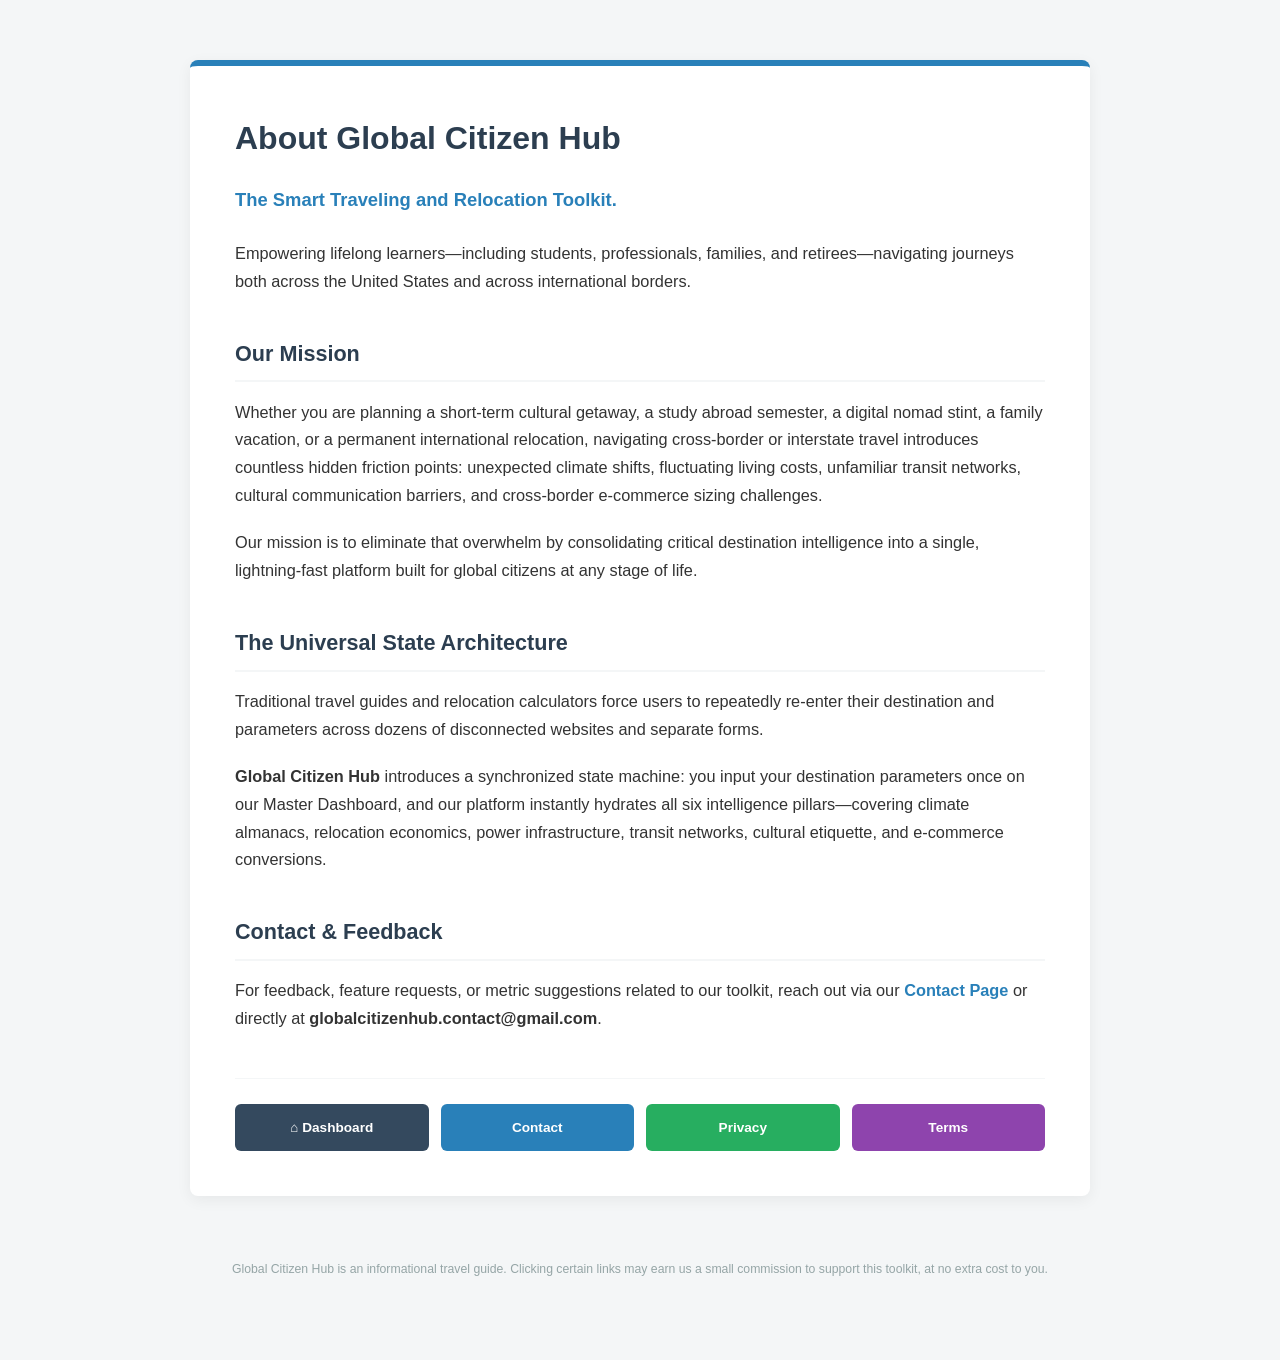
==== about/index.html @ 2e6be4e0 "Refactor styles in about/index.html for better layout Updated styles for body, card, headings, and n" ====
<!DOCTYPE html>
<html lang="en">
<head>
    <meta charset="UTF-8">
    <meta name="viewport" content="width=device-width, initial-scale=1.0">
    <meta name="description" content="About Global Citizen Hub - The universal Smart Traveling and Relocation Toolkit for lifelong learners, students, professionals, and retirees worldwide.">
    <title>About | Global Citizen Hub</title>
    <style>
        :root { --primary: #2980b9; --dark: #2c3e50; --light: #f4f6f7; --border: #d5dbdb; }
        body { font-family: -apple-system, BlinkMacSystemFont, "Segoe UI", Roboto, Helvetica, Arial, sans-serif; max-width: 900px; margin: 40px auto; padding: 20px; background-color: var(--light); color: #333; line-height: 1.7; }
        .card { background: #ffffff; padding: 45px; border-radius: 8px; box-shadow: 0 4px 15px rgba(0,0,0,0.06); border-top: 6px solid var(--primary); margin-bottom: 30px; }
        
        h1 { color: var(--dark); margin-top: 0; margin-bottom: 10px; font-size: 2em; }
        h2 { color: var(--dark); margin-top: 40px; margin-bottom: 14px; font-size: 1.35em; border-bottom: 2px solid var(--light); padding-bottom: 8px; }
        p { margin-bottom: 20px; font-size: 1.02em; }
        
        /* Navigation Buttons Footer Style */
        .nav-buttons { display: flex; flex-wrap: wrap; gap: 12px; margin-top: 45px; padding-top: 25px; border-top: 1px solid var(--light); }
        .nav-btn { flex: 1; min-width: 120px; padding: 12px; text-align: center; text-decoration: none; font-weight: bold; font-size: 0.85em; color: white; border-radius: 6px; transition: opacity 0.2s; }
        .nav-btn:hover { opacity: 0.9; }
        .btn-dash { background: #34495e; }
        .btn-contact { background: #2980b9; }
        .btn-privacy { background: #27ae60; }
        .btn-terms { background: #8e44ad; }

        .affiliate-disclosure { font-size: 0.75em; color: #95a5a6; text-align: center; margin-top: 35px; border-top: 1px solid var(--light); padding-top: 15px; }
    </style>
</head>
<body>
    <main class="card">
        <h1>About Global Citizen Hub</h1>
        
        <p style="font-size: 1.15em; color: var(--primary); font-weight: bold; margin-bottom: 25px;">
            The Smart Traveling and Relocation Toolkit.
        </p>
        <p>
            Empowering lifelong learners—including students, professionals, families, and retirees—navigating journeys both across the United States and across international borders.
        </p>

        <h2>Our Mission</h2>
        <p>
            Whether you are planning a short-term cultural getaway, a study abroad semester, a digital nomad stint, a family vacation, or a permanent international relocation, navigating cross-border or interstate travel introduces countless hidden friction points: unexpected climate shifts, fluctuating living costs, unfamiliar transit networks, cultural communication barriers, and cross-border e-commerce sizing challenges.
        </p>
        <p>
            Our mission is to eliminate that overwhelm by consolidating critical destination intelligence into a single, lightning-fast platform built for global citizens at any stage of life.
        </p>

        <h2>The Universal State Architecture</h2>
        <p>
            Traditional travel guides and relocation calculators force users to repeatedly re-enter their destination and parameters across dozens of disconnected websites and separate forms. 
        </p>
        <p>
            <strong>Global Citizen Hub</strong> introduces a synchronized state machine: you input your destination parameters once on our Master Dashboard, and our platform instantly hydrates all six intelligence pillars—covering climate almanacs, relocation economics, power infrastructure, transit networks, cultural etiquette, and e-commerce conversions.
        </p>

        <h2>Contact & Feedback</h2>
        <p>
            For feedback, feature requests, or metric suggestions related to our toolkit, reach out via our <a href="../contact/index.html" style="color: var(--primary); font-weight: bold; text-decoration: none;">Contact Page</a> or directly at <strong>globalcitizenhub.contact@gmail.com</strong>.
        </p>

        <div class="nav-buttons">
            <a href="../index.html" class="nav-btn btn-dash">⌂ Dashboard</a>
            <a href="../contact/index.html" class="nav-btn btn-contact">Contact</a>
            <a href="../privacy/index.html" class="nav-btn btn-privacy">Privacy</a>
            <a href="../terms/index.html" class="nav-btn btn-terms">Terms</a>
        </div>
    </main>

    <footer class="affiliate-disclosure">
        <p>Global Citizen Hub is an informational travel guide. Clicking certain links may earn us a small commission to support this toolkit, at no extra cost to you.</p>
    </footer>
</body>
</html>
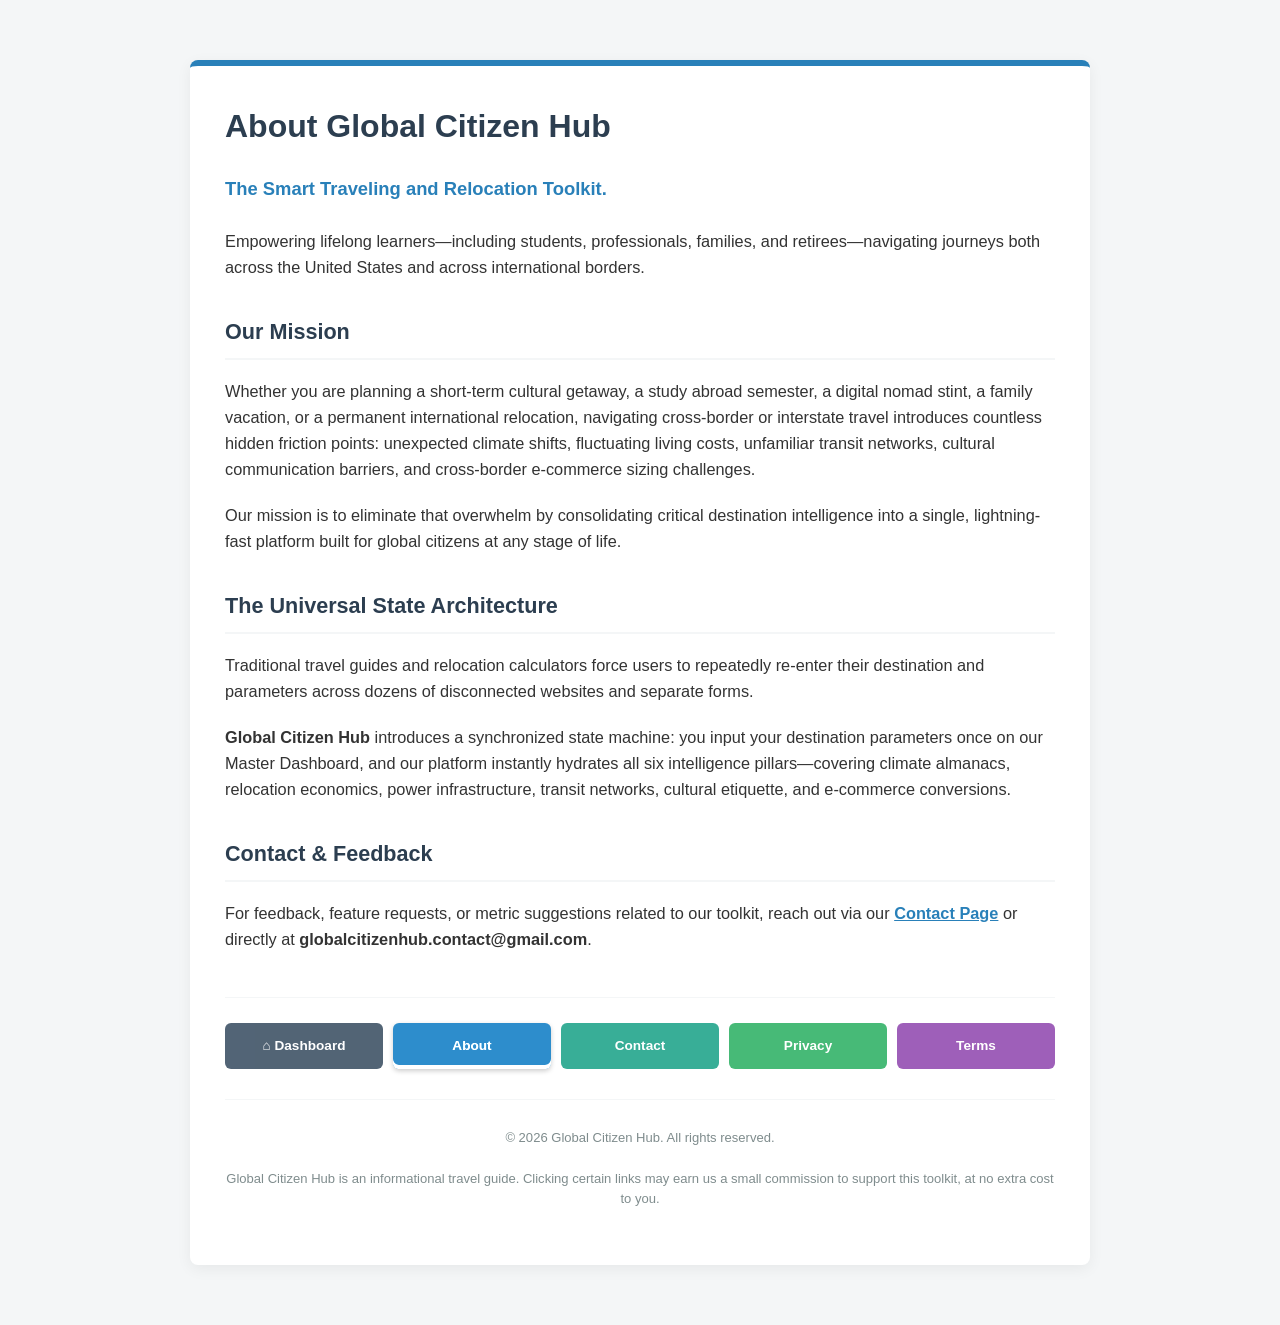
==== commit 5808439a: "Refine meta description and update styles Updated the description meta tag and adjusted CSS styles f" ====
--- a/about/index.html
+++ b/about/index.html
@@ -3,33 +3,35 @@
 <head>
     <meta charset="UTF-8">
     <meta name="viewport" content="width=device-width, initial-scale=1.0">
-    <meta name="description" content="About Global Citizen Hub - The universal Smart Traveling and Relocation Toolkit for lifelong learners, students, professionals, and retirees worldwide.">
+    <meta name="description" content="About Global Citizen Hub - The universal Smart Traveling and Relocation Toolkit for lifelong learners including students, professionals, families, and retirees across the US and worldwide.">
     <title>About | Global Citizen Hub</title>
     <style>
         :root { --primary: #2980b9; --dark: #2c3e50; --light: #f4f6f7; --border: #d5dbdb; }
-        body { font-family: -apple-system, BlinkMacSystemFont, "Segoe UI", Roboto, Helvetica, Arial, sans-serif; max-width: 900px; margin: 40px auto; padding: 20px; background-color: var(--light); color: #333; line-height: 1.7; }
-        .card { background: #ffffff; padding: 45px; border-radius: 8px; box-shadow: 0 4px 15px rgba(0,0,0,0.06); border-top: 6px solid var(--primary); margin-bottom: 30px; }
+        body { font-family: -apple-system, BlinkMacSystemFont, "Segoe UI", Roboto, Helvetica, Arial, sans-serif; max-width: 900px; margin: 40px auto; padding: 20px; background-color: var(--light); color: #333; line-height: 1.6; }
+        .card { background: #ffffff; padding: 35px; border-radius: 8px; box-shadow: 0 4px 15px rgba(0,0,0,0.06); border-top: 6px solid var(--primary); }
         
-        h1 { color: var(--dark); margin-top: 0; margin-bottom: 10px; font-size: 2em; }
-        h2 { color: var(--dark); margin-top: 40px; margin-bottom: 14px; font-size: 1.35em; border-bottom: 2px solid var(--light); padding-bottom: 8px; }
+        h1, h2 { color: var(--dark); margin-top: 0; }
+        h2 { margin-top: 35px; font-size: 1.35em; border-bottom: 2px solid var(--light); padding-bottom: 8px; }
         p { margin-bottom: 20px; font-size: 1.02em; }
         
-        /* Navigation Buttons Footer Style */
-        .nav-buttons { display: flex; flex-wrap: wrap; gap: 12px; margin-top: 45px; padding-top: 25px; border-top: 1px solid var(--light); }
-        .nav-btn { flex: 1; min-width: 120px; padding: 12px; text-align: center; text-decoration: none; font-weight: bold; font-size: 0.85em; color: white; border-radius: 6px; transition: opacity 0.2s; }
-        .nav-btn:hover { opacity: 0.9; }
-        .btn-dash { background: #34495e; }
-        .btn-contact { background: #2980b9; }
-        .btn-privacy { background: #27ae60; }
+        /* Persistent Paper Binder Navigation Buttons */
+        .nav-buttons { display: flex; flex-wrap: wrap; gap: 10px; margin-top: 45px; padding-top: 25px; border-top: 1px solid var(--light); }
+        .nav-btn { flex: 1; min-width: 120px; padding: 12px; text-align: center; text-decoration: none; font-weight: bold; font-size: 0.85em; color: white; border-radius: 6px; transition: transform 0.1s, opacity 0.2s; opacity: 0.85; }
+        .nav-btn:hover { opacity: 1; transform: translateY(-2px); }
+        .nav-btn.active { opacity: 1; box-shadow: inset 0 -4px 0 #fff, 0 2px 5px rgba(0,0,0,0.2); filter: brightness(1.1); }
+        
+        .btn-dash { background: #34495e; } 
+        .btn-about { background: #2980b9; } 
+        .btn-contact { background: #16a085; } 
+        .btn-privacy { background: #27ae60; } 
         .btn-terms { background: #8e44ad; }
-
-        .affiliate-disclosure { font-size: 0.75em; color: #95a5a6; text-align: center; margin-top: 35px; border-top: 1px solid var(--light); padding-top: 15px; }
+        
+        .affiliate-disclosure { font-size: 0.8em; color: #7f8c8d; text-align: center; margin-top: 30px; border-top: 1px solid var(--light); padding-top: 15px; }
     </style>
 </head>
 <body>
     <main class="card">
         <h1>About Global Citizen Hub</h1>
-        
         <p style="font-size: 1.15em; color: var(--primary); font-weight: bold; margin-bottom: 25px;">
             The Smart Traveling and Relocation Toolkit.
         </p>
@@ -47,7 +49,7 @@
 
         <h2>The Universal State Architecture</h2>
         <p>
-            Traditional travel guides and relocation calculators force users to repeatedly re-enter their destination and parameters across dozens of disconnected websites and separate forms. 
+            Traditional travel guides and relocation calculators force users to repeatedly re-enter their destination and parameters across dozens of disconnected websites and separate forms.
         </p>
         <p>
             <strong>Global Citizen Hub</strong> introduces a synchronized state machine: you input your destination parameters once on our Master Dashboard, and our platform instantly hydrates all six intelligence pillars—covering climate almanacs, relocation economics, power infrastructure, transit networks, cultural etiquette, and e-commerce conversions.
@@ -55,19 +57,21 @@
 
         <h2>Contact & Feedback</h2>
         <p>
-            For feedback, feature requests, or metric suggestions related to our toolkit, reach out via our <a href="../contact/index.html" style="color: var(--primary); font-weight: bold; text-decoration: none;">Contact Page</a> or directly at <strong>globalcitizenhub.contact@gmail.com</strong>.
+            For feedback, feature requests, or metric suggestions related to our toolkit, reach out via our <a href="../contact/index.html" style="color: var(--primary); font-weight: bold;">Contact Page</a> or directly at <strong>globalcitizenhub.contact@gmail.com</strong>.
         </p>
 
         <div class="nav-buttons">
             <a href="../index.html" class="nav-btn btn-dash">⌂ Dashboard</a>
+            <a href="./index.html" class="nav-btn btn-about active">About</a>
             <a href="../contact/index.html" class="nav-btn btn-contact">Contact</a>
             <a href="../privacy/index.html" class="nav-btn btn-privacy">Privacy</a>
             <a href="../terms/index.html" class="nav-btn btn-terms">Terms</a>
         </div>
+
+        <footer class="affiliate-disclosure">
+            <p>&copy; 2026 Global Citizen Hub. All rights reserved.</p>
+            <p>Global Citizen Hub is an informational travel guide. Clicking certain links may earn us a small commission to support this toolkit, at no extra cost to you.</p>
+        </footer>
     </main>
-
-    <footer class="affiliate-disclosure">
-        <p>Global Citizen Hub is an informational travel guide. Clicking certain links may earn us a small commission to support this toolkit, at no extra cost to you.</p>
-    </footer>
 </body>
 </html>
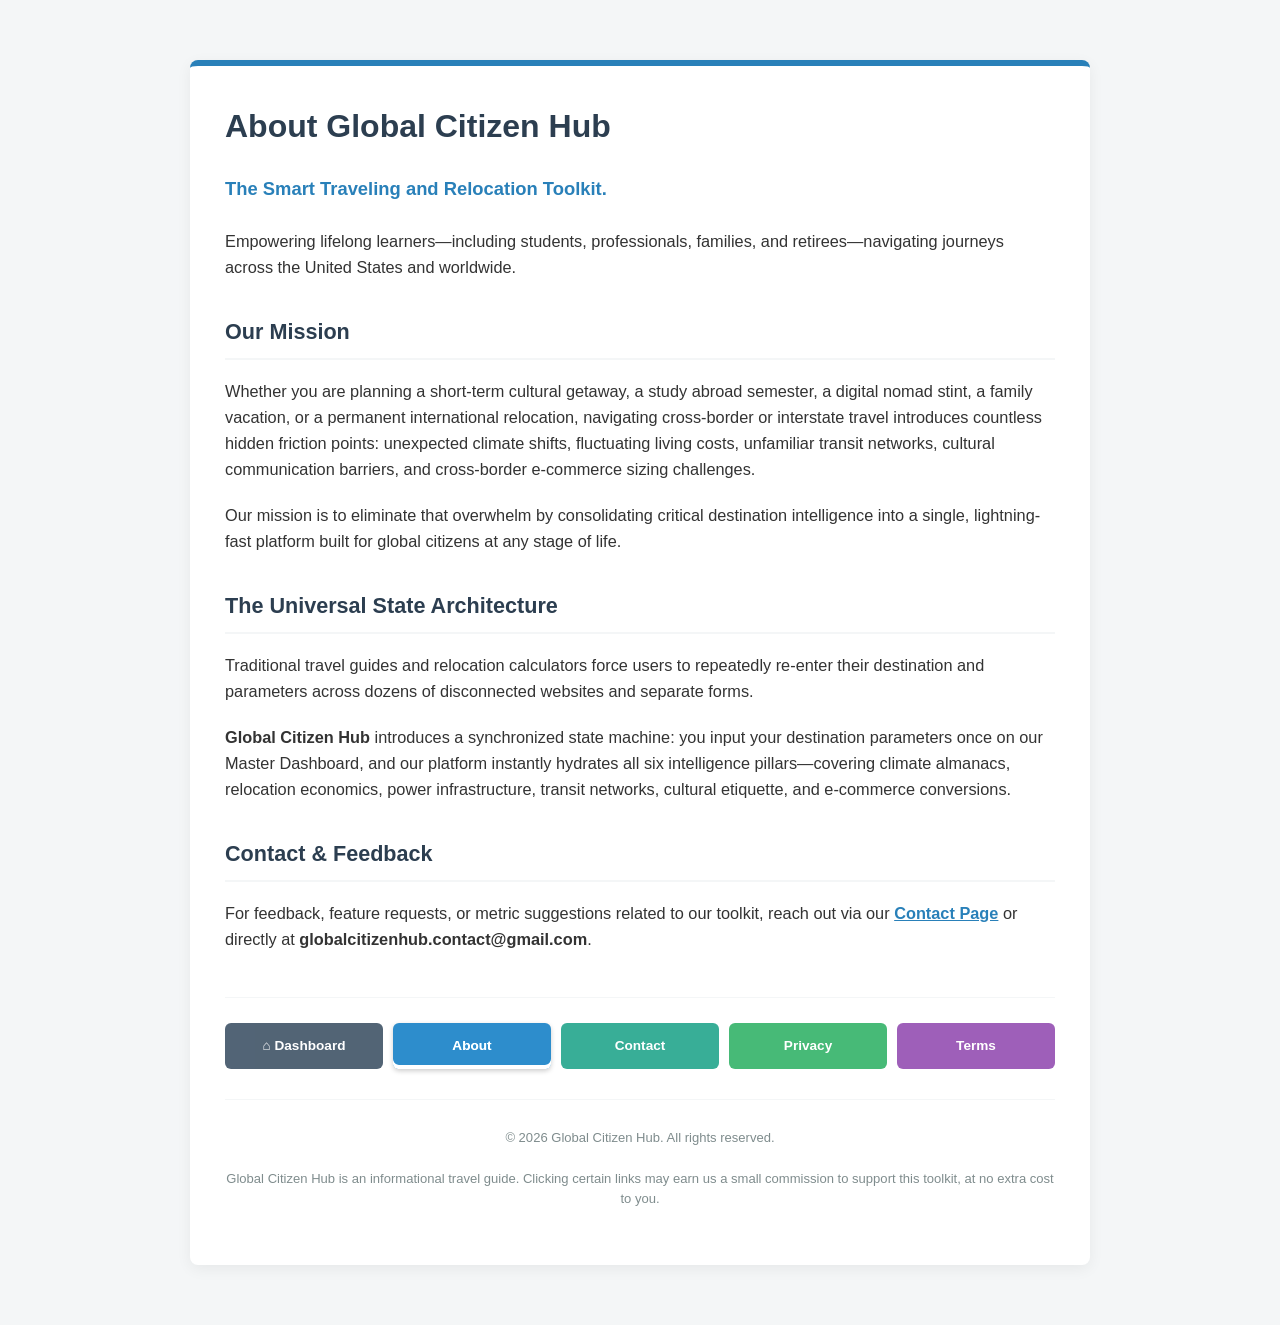
==== commit aed05150: "Update description for consistency in wording" ====
--- a/about/index.html
+++ b/about/index.html
@@ -3,7 +3,7 @@
 <head>
     <meta charset="UTF-8">
     <meta name="viewport" content="width=device-width, initial-scale=1.0">
-    <meta name="description" content="About Global Citizen Hub - The universal Smart Traveling and Relocation Toolkit for lifelong learners including students, professionals, families, and retirees across the US and worldwide.">
+    <meta name="description" content="About Global Citizen Hub - The universal Smart Traveling and Relocation Toolkit for lifelong learners including students, professionals, families, and retirees across the United States and worldwide.">
     <title>About | Global Citizen Hub</title>
     <style>
         :root { --primary: #2980b9; --dark: #2c3e50; --light: #f4f6f7; --border: #d5dbdb; }
@@ -36,7 +36,7 @@
             The Smart Traveling and Relocation Toolkit.
         </p>
         <p>
-            Empowering lifelong learners—including students, professionals, families, and retirees—navigating journeys both across the United States and across international borders.
+            Empowering lifelong learners—including students, professionals, families, and retirees—navigating journeys across the United States and worldwide.
         </p>
 
         <h2>Our Mission</h2>
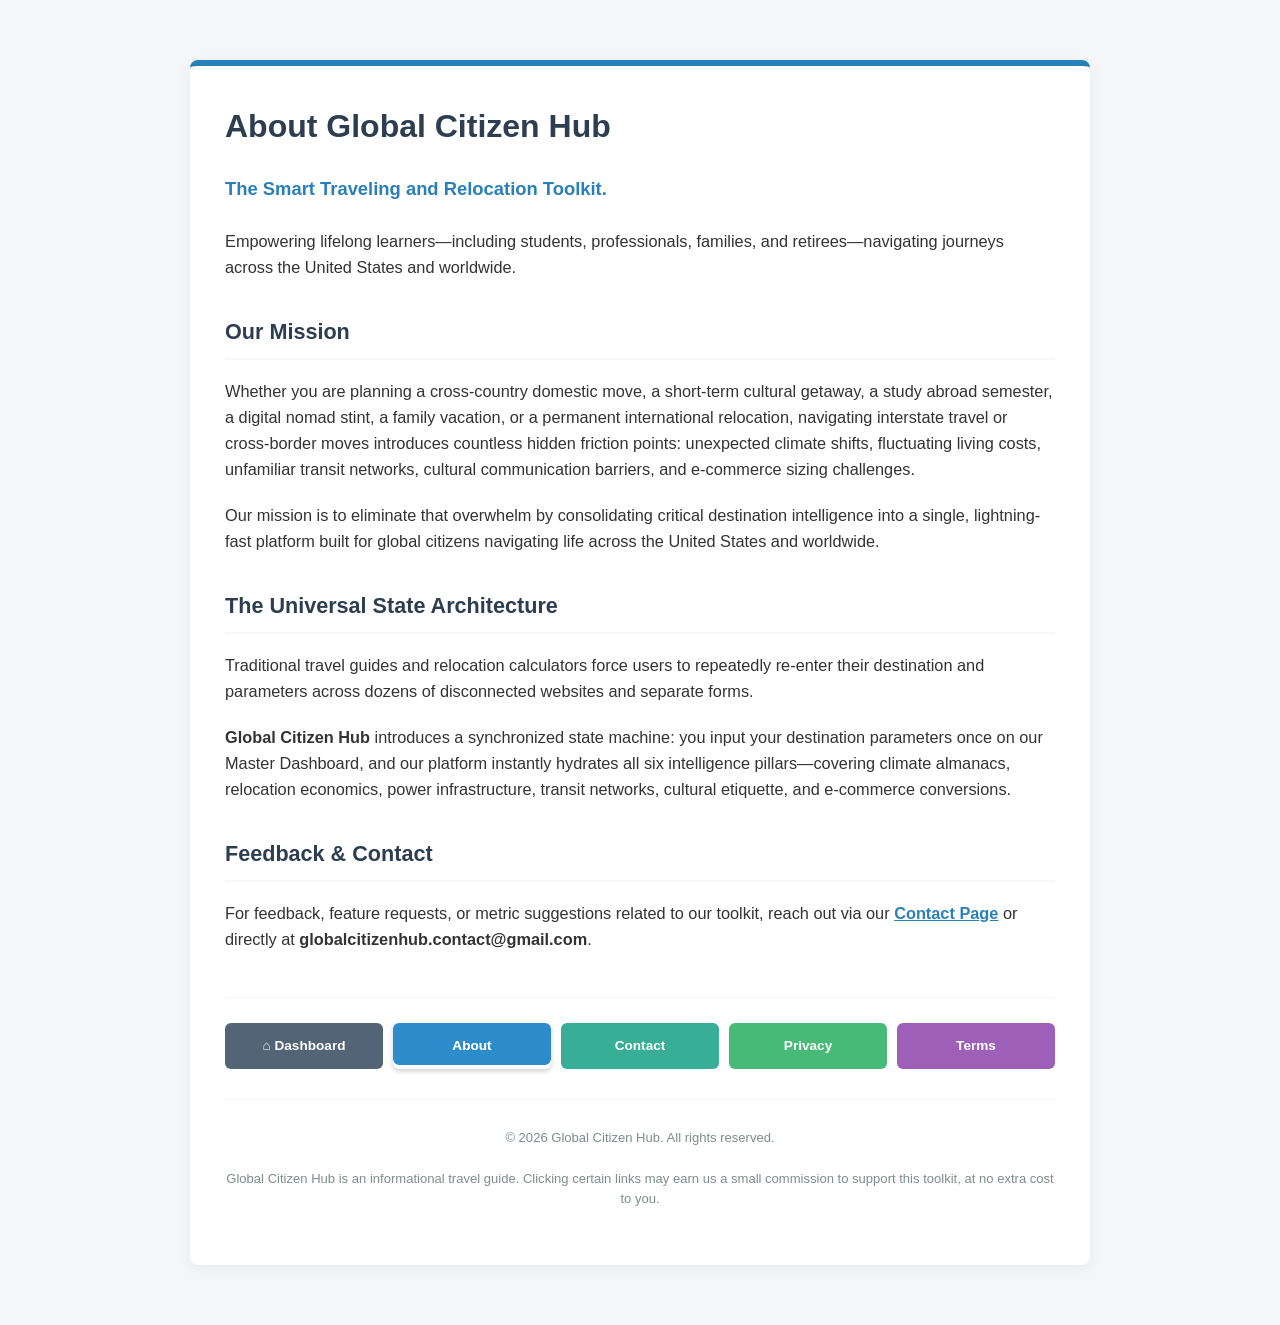
==== commit a6e1e040: "Revise mission statement and update section headers" ====
--- a/about/index.html
+++ b/about/index.html
@@ -40,12 +40,12 @@
         </p>
 
         <h2>Our Mission</h2>
-        <p>
-            Whether you are planning a short-term cultural getaway, a study abroad semester, a digital nomad stint, a family vacation, or a permanent international relocation, navigating cross-border or interstate travel introduces countless hidden friction points: unexpected climate shifts, fluctuating living costs, unfamiliar transit networks, cultural communication barriers, and cross-border e-commerce sizing challenges.
-        </p>
-        <p>
-            Our mission is to eliminate that overwhelm by consolidating critical destination intelligence into a single, lightning-fast platform built for global citizens at any stage of life.
-        </p>
+<p>
+    Whether you are planning a cross-country domestic move, a short-term cultural getaway, a study abroad semester, a digital nomad stint, a family vacation, or a permanent international relocation, navigating interstate travel or cross-border moves introduces countless hidden friction points: unexpected climate shifts, fluctuating living costs, unfamiliar transit networks, cultural communication barriers, and e-commerce sizing challenges.
+</p>
+<p>
+    Our mission is to eliminate that overwhelm by consolidating critical destination intelligence into a single, lightning-fast platform built for global citizens navigating life across the United States and worldwide.
+</p>
 
         <h2>The Universal State Architecture</h2>
         <p>
@@ -55,7 +55,7 @@
             <strong>Global Citizen Hub</strong> introduces a synchronized state machine: you input your destination parameters once on our Master Dashboard, and our platform instantly hydrates all six intelligence pillars—covering climate almanacs, relocation economics, power infrastructure, transit networks, cultural etiquette, and e-commerce conversions.
         </p>
 
-        <h2>Contact & Feedback</h2>
+        <h2>Feedback & Contact</h2>
         <p>
             For feedback, feature requests, or metric suggestions related to our toolkit, reach out via our <a href="../contact/index.html" style="color: var(--primary); font-weight: bold;">Contact Page</a> or directly at <strong>globalcitizenhub.contact@gmail.com</strong>.
         </p>
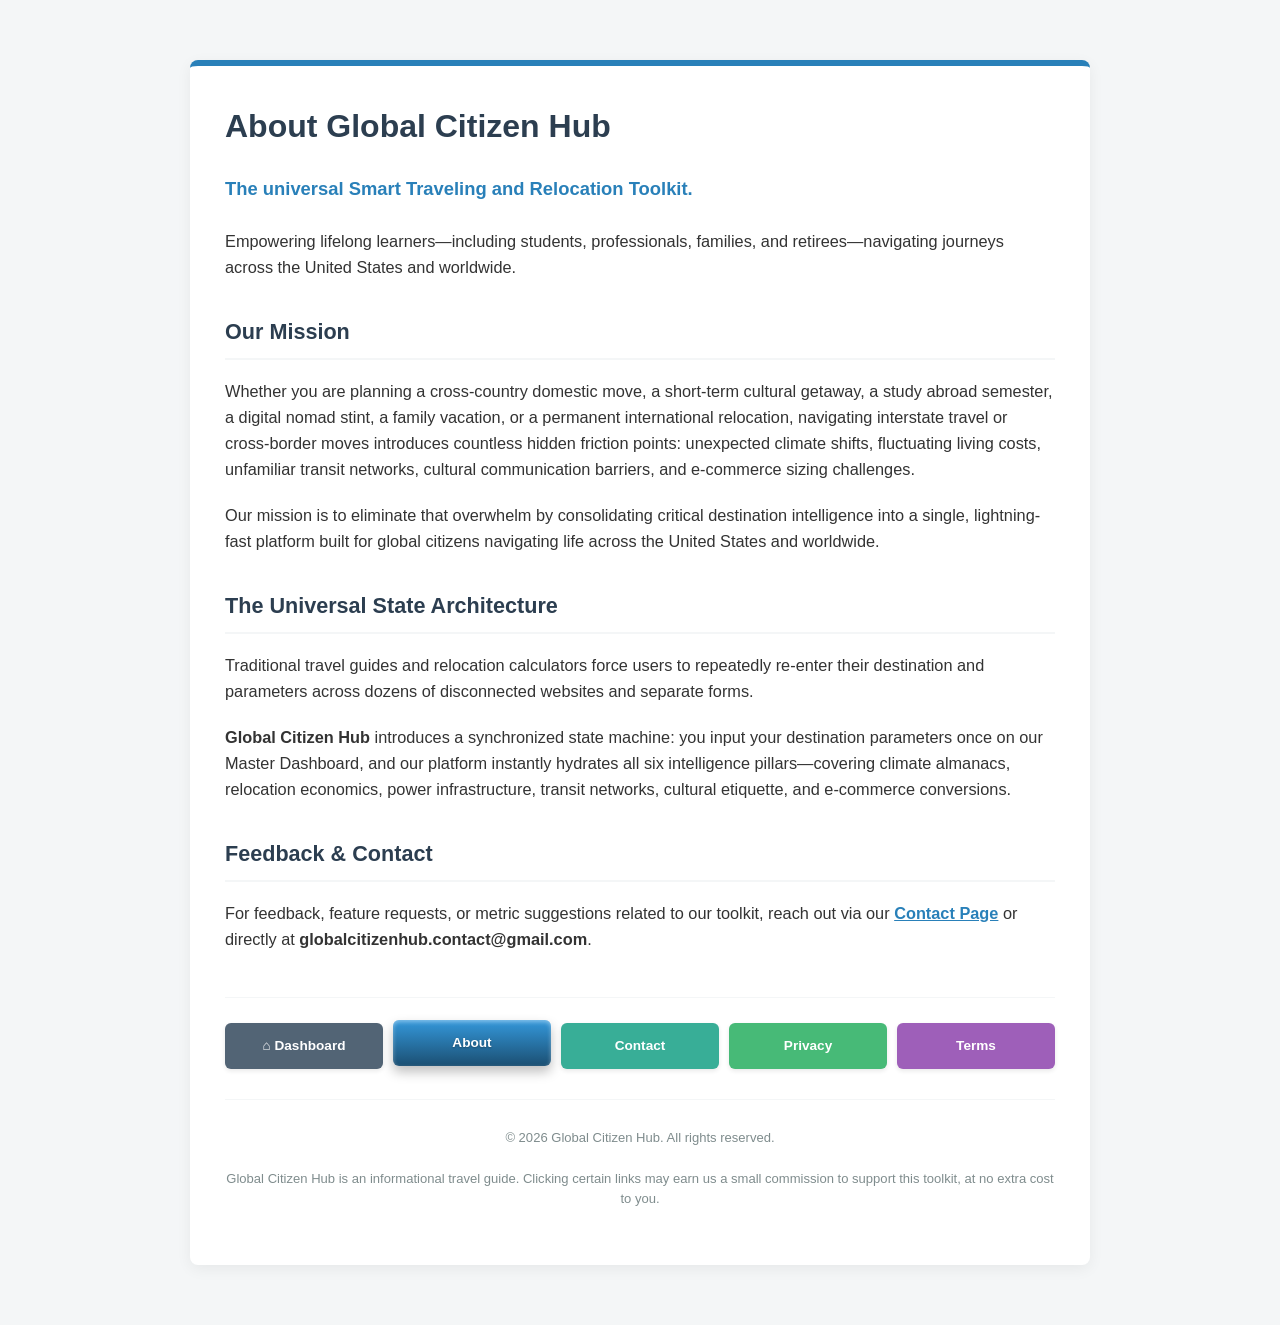
==== commit 42e7b0e1: "Enhance navigation buttons and update content" ====
--- a/about/index.html
+++ b/about/index.html
@@ -14,11 +14,22 @@
         h2 { margin-top: 35px; font-size: 1.35em; border-bottom: 2px solid var(--light); padding-bottom: 8px; }
         p { margin-bottom: 20px; font-size: 1.02em; }
         
-        /* Persistent Paper Binder Navigation Buttons */
+        /* Persistent Paper Binder Navigation Buttons with Dramatic 3D Depth */
         .nav-buttons { display: flex; flex-wrap: wrap; gap: 10px; margin-top: 45px; padding-top: 25px; border-top: 1px solid var(--light); }
-        .nav-btn { flex: 1; min-width: 120px; padding: 12px; text-align: center; text-decoration: none; font-weight: bold; font-size: 0.85em; color: white; border-radius: 6px; transition: transform 0.1s, opacity 0.2s; opacity: 0.85; }
+        .nav-btn { flex: 1; min-width: 120px; padding: 12px; text-align: center; text-decoration: none; font-weight: bold; font-size: 0.85em; color: white; border-radius: 6px; transition: transform 0.1s, opacity 0.2s; opacity: 0.85; box-shadow: 0 2px 4px rgba(0,0,0,0.1); }
         .nav-btn:hover { opacity: 1; transform: translateY(-2px); }
-        .nav-btn.active { opacity: 1; box-shadow: inset 0 -4px 0 #fff, 0 2px 5px rgba(0,0,0,0.2); filter: brightness(1.1); }
+        
+        /* Dramatic 3D Active State */
+        .nav-btn.active {
+            opacity: 1;
+            background: linear-gradient(to bottom, #3498db, #1b4f72) !important;
+            box-shadow: inset 0 2px 4px rgba(255, 255, 255, 0.4), 
+                        0 6px 12px rgba(0, 0, 0, 0.25), 
+                        0 0 0 2px #ffffff;
+            transform: translateY(-3px);
+            font-weight: 800;
+            text-shadow: 0 1px 2px rgba(0, 0, 0, 0.3);
+        }
         
         .btn-dash { background: #34495e; } 
         .btn-about { background: #2980b9; } 
@@ -33,19 +44,19 @@
     <main class="card">
         <h1>About Global Citizen Hub</h1>
         <p style="font-size: 1.15em; color: var(--primary); font-weight: bold; margin-bottom: 25px;">
-            The Smart Traveling and Relocation Toolkit.
+            The universal Smart Traveling and Relocation Toolkit.
         </p>
         <p>
             Empowering lifelong learners—including students, professionals, families, and retirees—navigating journeys across the United States and worldwide.
         </p>
 
         <h2>Our Mission</h2>
-<p>
-    Whether you are planning a cross-country domestic move, a short-term cultural getaway, a study abroad semester, a digital nomad stint, a family vacation, or a permanent international relocation, navigating interstate travel or cross-border moves introduces countless hidden friction points: unexpected climate shifts, fluctuating living costs, unfamiliar transit networks, cultural communication barriers, and e-commerce sizing challenges.
-</p>
-<p>
-    Our mission is to eliminate that overwhelm by consolidating critical destination intelligence into a single, lightning-fast platform built for global citizens navigating life across the United States and worldwide.
-</p>
+        <p>
+            Whether you are planning a cross-country domestic move, a short-term cultural getaway, a study abroad semester, a digital nomad stint, a family vacation, or a permanent international relocation, navigating interstate travel or cross-border moves introduces countless hidden friction points: unexpected climate shifts, fluctuating living costs, unfamiliar transit networks, cultural communication barriers, and e-commerce sizing challenges.
+        </p>
+        <p>
+            Our mission is to eliminate that overwhelm by consolidating critical destination intelligence into a single, lightning-fast platform built for global citizens navigating life across the United States and worldwide.
+        </p>
 
         <h2>The Universal State Architecture</h2>
         <p>
@@ -57,10 +68,10 @@
 
         <h2>Feedback & Contact</h2>
         <p>
-            For feedback, feature requests, or metric suggestions related to our toolkit, reach out via our <a href="../contact/index.html" style="color: var(--primary); font-weight: bold;">Contact Page</a> or directly at <strong>globalcitizenhub.contact@gmail.com</strong>.
+            For feedback, feature requests, or metric suggestions related to our toolkit, reach out via our <a id="contactInlineLink" href="../contact/index.html" style="color: var(--primary); font-weight: bold;">Contact Page</a> or directly at <strong>globalcitizenhub.contact@gmail.com</strong>.
         </p>
 
-        <div class="nav-buttons">
+        <div class="nav-buttons" id="bottomNav">
             <a href="../index.html" class="nav-btn btn-dash">⌂ Dashboard</a>
             <a href="./index.html" class="nav-btn btn-about active">About</a>
             <a href="../contact/index.html" class="nav-btn btn-contact">Contact</a>
@@ -73,5 +84,22 @@
             <p>Global Citizen Hub is an informational travel guide. Clicking certain links may earn us a small commission to support this toolkit, at no extra cost to you.</p>
         </footer>
     </main>
+
+    <script>
+        window.addEventListener('DOMContentLoaded', () => {
+            const searchParams = window.location.search;
+            if (searchParams) {
+                document.querySelectorAll('.nav-buttons a').forEach(a => {
+                    const basePath = a.getAttribute('href').split('?')[0];
+                    a.setAttribute('href', basePath + searchParams);
+                });
+                const contactLink = document.getElementById('contactInlineLink');
+                if (contactLink) {
+                    const basePath = contactLink.getAttribute('href').split('?')[0];
+                    contactLink.setAttribute('href', basePath + searchParams);
+                }
+            }
+        });
+    </script>
 </body>
 </html>
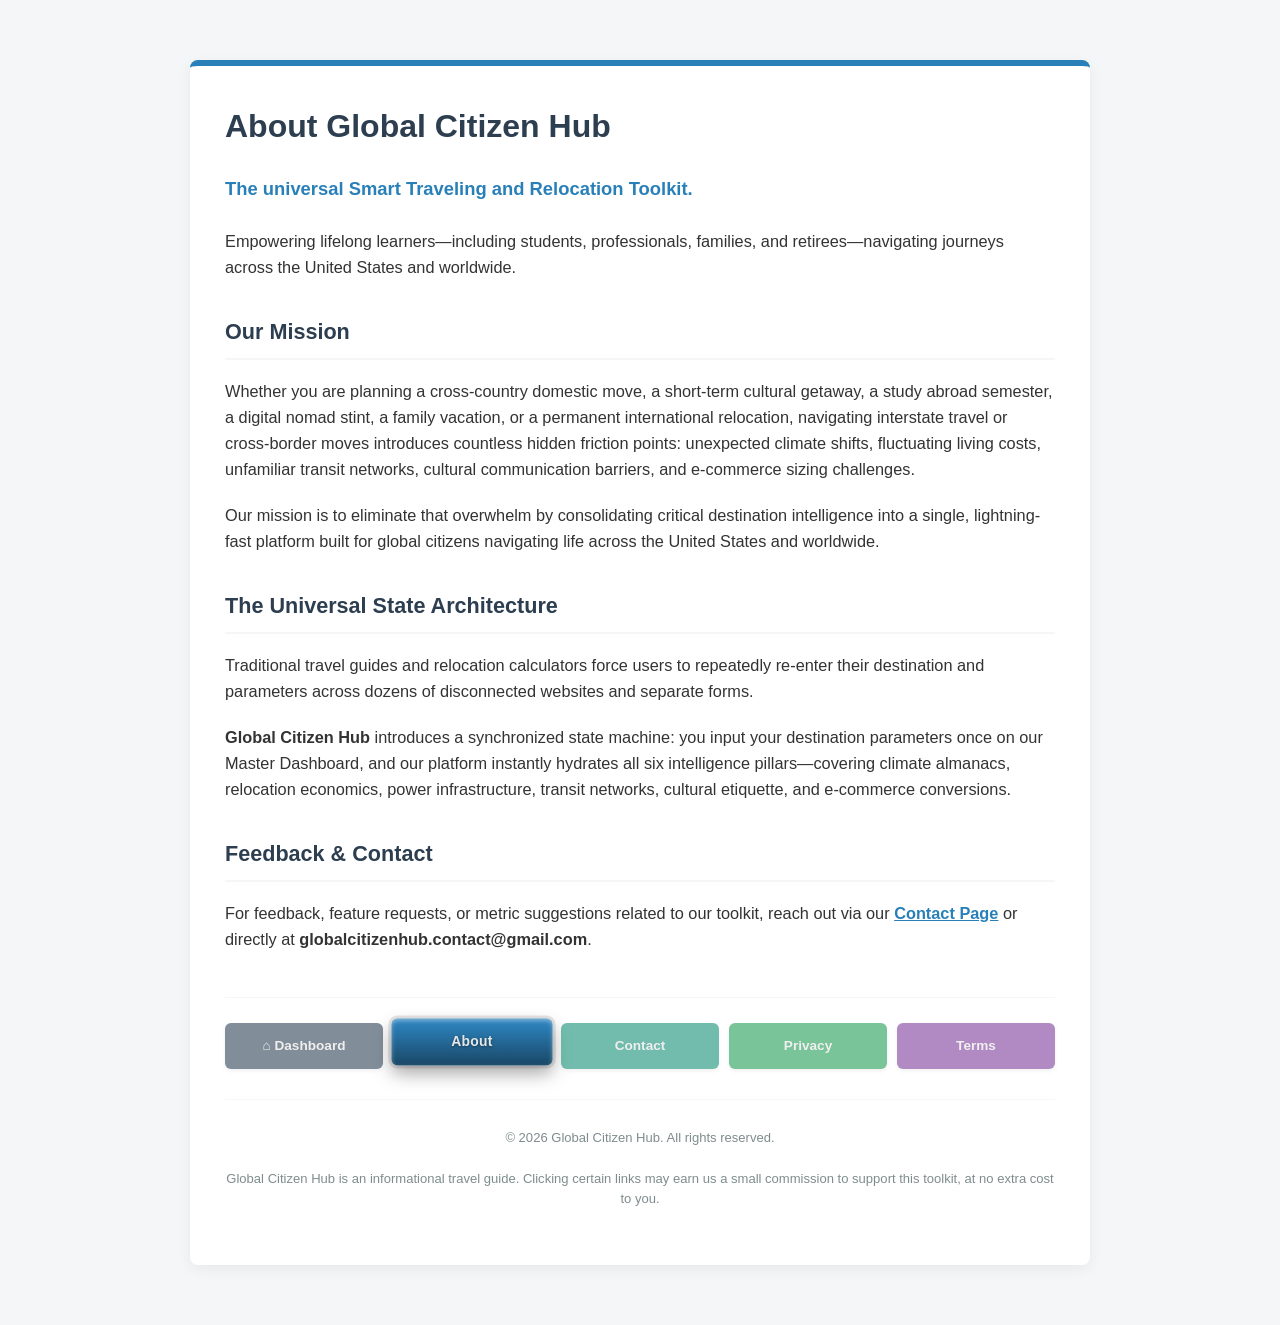
==== commit 282a5d29: "Refactor navigation button styles for clarity" ====
--- a/about/index.html
+++ b/about/index.html
@@ -14,21 +14,42 @@
         h2 { margin-top: 35px; font-size: 1.35em; border-bottom: 2px solid var(--light); padding-bottom: 8px; }
         p { margin-bottom: 20px; font-size: 1.02em; }
         
-        /* Persistent Paper Binder Navigation Buttons with Dramatic 3D Depth */
+        /* Persistent Paper Binder Navigation Buttons */
         .nav-buttons { display: flex; flex-wrap: wrap; gap: 10px; margin-top: 45px; padding-top: 25px; border-top: 1px solid var(--light); }
-        .nav-btn { flex: 1; min-width: 120px; padding: 12px; text-align: center; text-decoration: none; font-weight: bold; font-size: 0.85em; color: white; border-radius: 6px; transition: transform 0.1s, opacity 0.2s; opacity: 0.85; box-shadow: 0 2px 4px rgba(0,0,0,0.1); }
-        .nav-btn:hover { opacity: 1; transform: translateY(-2px); }
         
-        /* Dramatic 3D Active State */
+        /* Inactive buttons: muted opacity so they step into the background */
+        .nav-btn { 
+            flex: 1; 
+            min-width: 120px; 
+            padding: 12px; 
+            text-align: center; 
+            text-decoration: none; 
+            font-weight: bold; 
+            font-size: 0.85em; 
+            color: white; 
+            border-radius: 6px; 
+            transition: all 0.2s ease; 
+            opacity: 0.6; 
+            filter: brightness(0.9);
+            box-shadow: 0 2px 4px rgba(0,0,0,0.1); 
+        }
+        .nav-btn:hover { 
+            opacity: 0.9; 
+            transform: translateY(-2px); 
+            filter: brightness(1);
+        }
+        
+        /* Active Button: Outstanding 3D elevation, vivid ring, and full opacity */
         .nav-btn.active {
-            opacity: 1;
+            opacity: 1 !important;
             background: linear-gradient(to bottom, #3498db, #1b4f72) !important;
-            box-shadow: inset 0 2px 4px rgba(255, 255, 255, 0.4), 
-                        0 6px 12px rgba(0, 0, 0, 0.25), 
-                        0 0 0 2px #ffffff;
-            transform: translateY(-3px);
-            font-weight: 800;
-            text-shadow: 0 1px 2px rgba(0, 0, 0, 0.3);
+            box-shadow: inset 0 2px 4px rgba(255, 255, 255, 0.5), 
+                        0 8px 18px rgba(0, 0, 0, 0.35), 
+                        0 0 0 3px #ffffff;
+            transform: translateY(-4px) scale(1.02);
+            font-weight: 900;
+            letter-spacing: 0.3px;
+            text-shadow: 0 1px 3px rgba(0, 0, 0, 0.4);
         }
         
         .btn-dash { background: #34495e; } 
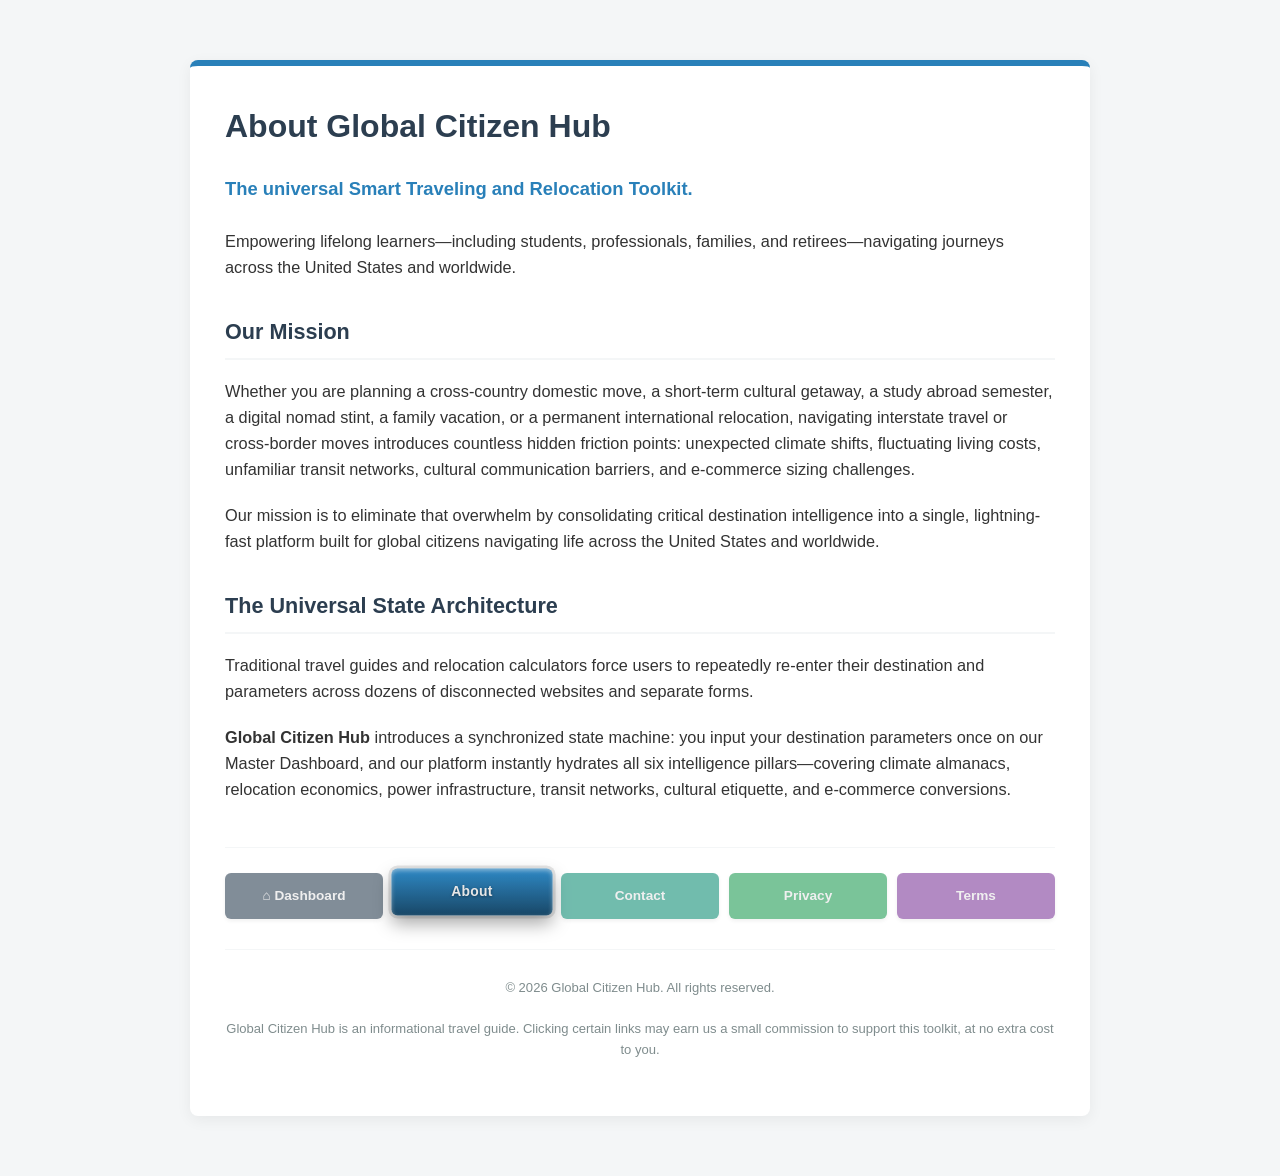
==== commit 4356dc94: "Refine meta description and clean up content Updated the description meta tag and removed feedback s" ====
--- a/about/index.html
+++ b/about/index.html
@@ -3,7 +3,7 @@
 <head>
     <meta charset="UTF-8">
     <meta name="viewport" content="width=device-width, initial-scale=1.0">
-    <meta name="description" content="About Global Citizen Hub - The universal Smart Traveling and Relocation Toolkit for lifelong learners including students, professionals, families, and retirees across the United States and worldwide.">
+    <meta name="description" content="About Global Citizen Hub - The universal Smart Traveling and Relocation Toolkit for lifelong learners across the United States and worldwide.">
     <title>About | Global Citizen Hub</title>
     <style>
         :root { --primary: #2980b9; --dark: #2c3e50; --light: #f4f6f7; --border: #d5dbdb; }
@@ -17,7 +17,6 @@
         /* Persistent Paper Binder Navigation Buttons */
         .nav-buttons { display: flex; flex-wrap: wrap; gap: 10px; margin-top: 45px; padding-top: 25px; border-top: 1px solid var(--light); }
         
-        /* Inactive buttons: muted opacity so they step into the background */
         .nav-btn { 
             flex: 1; 
             min-width: 120px; 
@@ -39,7 +38,6 @@
             filter: brightness(1);
         }
         
-        /* Active Button: Outstanding 3D elevation, vivid ring, and full opacity */
         .nav-btn.active {
             opacity: 1 !important;
             background: linear-gradient(to bottom, #3498db, #1b4f72) !important;
@@ -87,11 +85,6 @@
             <strong>Global Citizen Hub</strong> introduces a synchronized state machine: you input your destination parameters once on our Master Dashboard, and our platform instantly hydrates all six intelligence pillars—covering climate almanacs, relocation economics, power infrastructure, transit networks, cultural etiquette, and e-commerce conversions.
         </p>
 
-        <h2>Feedback & Contact</h2>
-        <p>
-            For feedback, feature requests, or metric suggestions related to our toolkit, reach out via our <a id="contactInlineLink" href="../contact/index.html" style="color: var(--primary); font-weight: bold;">Contact Page</a> or directly at <strong>globalcitizenhub.contact@gmail.com</strong>.
-        </p>
-
         <div class="nav-buttons" id="bottomNav">
             <a href="../index.html" class="nav-btn btn-dash">⌂ Dashboard</a>
             <a href="./index.html" class="nav-btn btn-about active">About</a>
@@ -114,11 +107,6 @@
                     const basePath = a.getAttribute('href').split('?')[0];
                     a.setAttribute('href', basePath + searchParams);
                 });
-                const contactLink = document.getElementById('contactInlineLink');
-                if (contactLink) {
-                    const basePath = contactLink.getAttribute('href').split('?')[0];
-                    contactLink.setAttribute('href', basePath + searchParams);
-                }
             }
         });
     </script>
